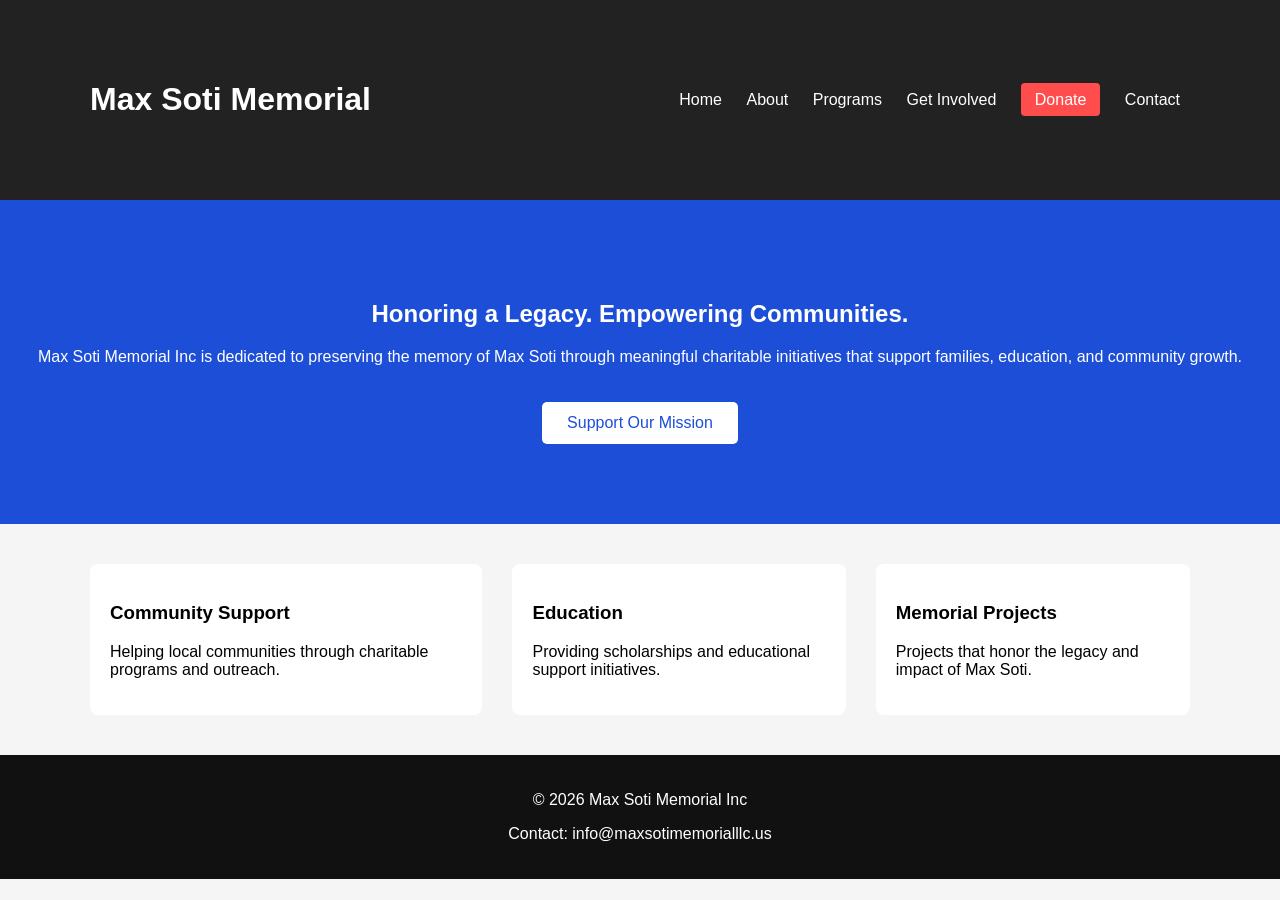
==== index.html @ 86df63b5 "first website upload" ====
<!DOCTYPE html>
<html lang="en">
<head>
<meta charset="UTF-8">
<meta name="viewport" content="width=device-width, initial-scale=1.0">

<title>Max Soti Memorial Inc</title>

<link rel="stylesheet" href="css/style.css">

<meta name="description" content="Max Soti Memorial Inc is a nonprofit organization dedicated to honoring the legacy of Max Soti and supporting community initiatives.">

</head>

<body>

<header>

<div class="container nav">

<h1>Max Soti Memorial</h1>

<nav>
<a href="index.html">Home</a>
<a href="about.html">About</a>
<a href="programs.html">Programs</a>
<a href="get-involved.html">Get Involved</a>
<a href="donate.html" class="donate-btn">Donate</a>
<a href="contact.html">Contact</a>
</nav>

</div>

</header>

<section class="hero">

<h2>Honoring a Legacy. Empowering Communities.</h2>

<p>
Max Soti Memorial Inc is dedicated to preserving the memory of Max Soti
through meaningful charitable initiatives that support families,
education, and community growth.
</p>

<a class="cta" href="donate.html">Support Our Mission</a>

</section>

<section class="features container">

<div class="feature">
<h3>Community Support</h3>
<p>Helping local communities through charitable programs and outreach.</p>
</div>

<div class="feature">
<h3>Education</h3>
<p>Providing scholarships and educational support initiatives.</p>
</div>

<div class="feature">
<h3>Memorial Projects</h3>
<p>Projects that honor the legacy and impact of Max Soti.</p>
</div>

</section>

<footer>

<p>
© 2026 Max Soti Memorial Inc
</p>

<p>
Contact: info@maxsotimemorialllc.us
</p>

</footer>

</body>
</html>
---- css/style.css ----
body{

font-family: Arial;
margin:0;
background:#f5f5f5;

}

header{

background:#222;
color:white;
padding:20px;

}

.nav{

display:flex;
justify-content:space-between;
align-items:center;

}

nav a{

color:white;
margin:0 10px;
text-decoration:none;

}

.hero{

background:#1c4ed8;
color:white;
padding:80px 20px;
text-align:center;

}

.cta{

display:inline-block;
margin-top:20px;
padding:12px 25px;
background:white;
color:#1c4ed8;
text-decoration:none;
border-radius:5px;

}

.container{

max-width:1100px;
margin:auto;
padding:40px;

}

.features{

display:flex;
gap:30px;

}

.feature{

background:white;
padding:20px;
border-radius:8px;

}

footer{

background:#111;
color:white;
text-align:center;
padding:20px;

}

.donate-btn{

background:#ff4d4d;
padding:8px 14px;
border-radius:4px;

}
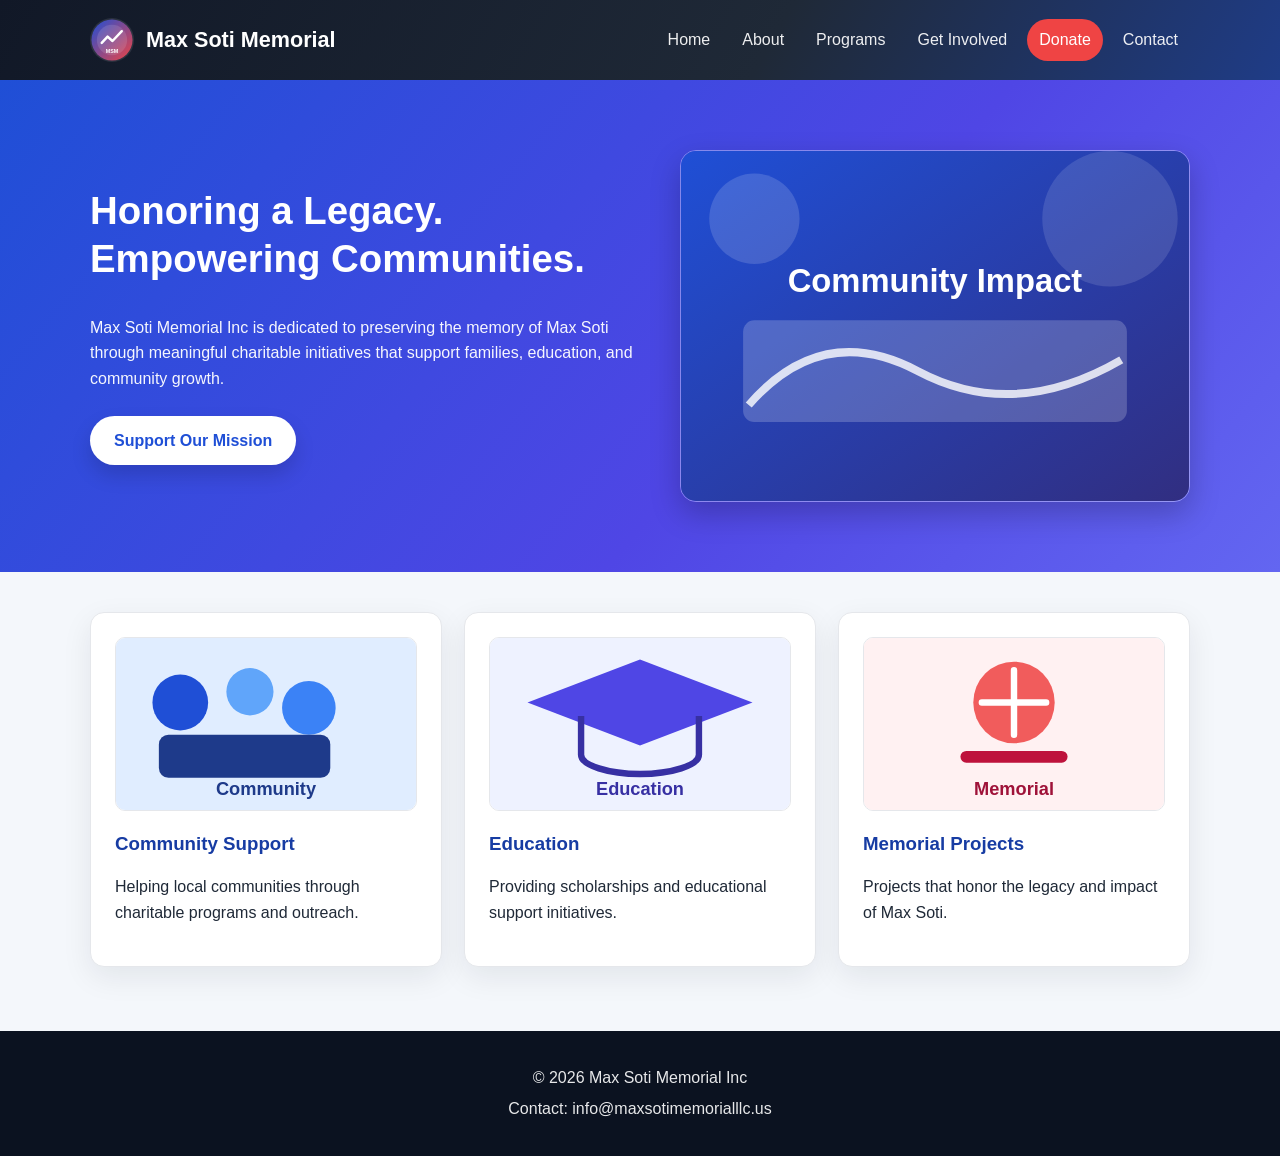
==== commit b00b28fa: "feat: add logo and illustrative images across pages" ====
--- a/index.html
+++ b/index.html
@@ -18,7 +18,7 @@
 
 <div class="container nav">
 
-<h1>Max Soti Memorial</h1>
+<h1 class="brand-title"><img src="images/logo.svg" alt="Max Soti Memorial logo" class="brand-logo">Max Soti Memorial</h1>
 
 <nav>
 <a href="index.html">Home</a>
@@ -34,32 +34,39 @@
 </header>
 
 <section class="hero">
+<div class="hero-content container">
+  <div>
+    <h2>Honoring a Legacy. Empowering Communities.</h2>
 
-<h2>Honoring a Legacy. Empowering Communities.</h2>
+    <p>
+    Max Soti Memorial Inc is dedicated to preserving the memory of Max Soti
+    through meaningful charitable initiatives that support families,
+    education, and community growth.
+    </p>
 
-<p>
-Max Soti Memorial Inc is dedicated to preserving the memory of Max Soti
-through meaningful charitable initiatives that support families,
-education, and community growth.
-</p>
+    <a class="cta" href="donate.html">Support Our Mission</a>
+  </div>
 
-<a class="cta" href="donate.html">Support Our Mission</a>
-
+  <img src="images/hero-photo.svg" alt="Illustration of community impact" class="hero-image">
+</div>
 </section>
 
 <section class="features container">
 
 <div class="feature">
+<img src="images/community.svg" alt="Community support illustration" class="card-image">
 <h3>Community Support</h3>
 <p>Helping local communities through charitable programs and outreach.</p>
 </div>
 
 <div class="feature">
+<img src="images/education.svg" alt="Education support illustration" class="card-image">
 <h3>Education</h3>
 <p>Providing scholarships and educational support initiatives.</p>
 </div>
 
 <div class="feature">
+<img src="images/memorial.svg" alt="Memorial projects illustration" class="card-image">
 <h3>Memorial Projects</h3>
 <p>Projects that honor the legacy and impact of Max Soti.</p>
 </div>
@@ -79,4 +86,4 @@
 </footer>
 
 </body>
-</html>+</html>
--- a/css/style.css
+++ b/css/style.css
@@ -1,92 +1,276 @@
-body{
-
-font-family: Arial;
-margin:0;
-background:#f5f5f5;
-
-}
-
-header{
-
-background:#222;
-color:white;
-padding:20px;
-
-}
-
-.nav{
-
-display:flex;
-justify-content:space-between;
-align-items:center;
-
-}
-
-nav a{
-
-color:white;
-margin:0 10px;
-text-decoration:none;
-
-}
-
-.hero{
-
-background:#1c4ed8;
-color:white;
-padding:80px 20px;
-text-align:center;
-
-}
-
-.cta{
-
-display:inline-block;
-margin-top:20px;
-padding:12px 25px;
-background:white;
-color:#1c4ed8;
-text-decoration:none;
-border-radius:5px;
-
-}
-
-.container{
-
-max-width:1100px;
-margin:auto;
-padding:40px;
-
-}
-
-.features{
-
-display:flex;
-gap:30px;
-
-}
-
-.feature{
-
-background:white;
-padding:20px;
-border-radius:8px;
-
-}
-
-footer{
-
-background:#111;
-color:white;
-text-align:center;
-padding:20px;
-
-}
-
-.donate-btn{
-
-background:#ff4d4d;
-padding:8px 14px;
-border-radius:4px;
-
-}+:root {
+  --primary: #1f4fd6;
+  --primary-dark: #173ca3;
+  --accent: #ef4444;
+  --text: #1f2937;
+  --surface: #ffffff;
+  --bg: #f4f7fb;
+  --border: #e5e7eb;
+  --shadow: 0 10px 30px rgba(15, 23, 42, 0.08);
+}
+
+* {
+  box-sizing: border-box;
+}
+
+body {
+  font-family: "Segoe UI", Arial, sans-serif;
+  margin: 0;
+  color: var(--text);
+  background:
+    radial-gradient(circle at 10% 0%, rgba(31, 79, 214, 0.08), transparent 35%),
+    radial-gradient(circle at 90% 10%, rgba(239, 68, 68, 0.08), transparent 30%),
+    var(--bg);
+  line-height: 1.6;
+}
+
+header {
+  background: linear-gradient(120deg, #111827, #1f2937 60%, #1f4fd6 140%);
+  color: white;
+  padding: 18px 0;
+  box-shadow: var(--shadow);
+}
+
+.sub-header {
+  text-align: center;
+  padding: 32px 20px;
+}
+
+h1,
+h2,
+h3 {
+  margin-top: 0;
+  line-height: 1.25;
+}
+
+p {
+  color: var(--text);
+}
+
+.container {
+  width: min(1100px, calc(100% - 2rem));
+  margin: 0 auto;
+  padding: 40px 0;
+}
+
+.brand-title,
+.center-title {
+  margin: 0;
+  display: inline-flex;
+  align-items: center;
+  gap: 12px;
+}
+
+.brand-logo {
+  width: 44px;
+  height: 44px;
+  border-radius: 999px;
+  background: rgba(255, 255, 255, 0.1);
+}
+
+.nav {
+  display: flex;
+  justify-content: space-between;
+  align-items: center;
+  gap: 18px;
+  padding-top: 0;
+  padding-bottom: 0;
+}
+
+.nav h1 {
+  margin: 0;
+  font-size: 1.35rem;
+}
+
+nav {
+  display: flex;
+  flex-wrap: wrap;
+  gap: 8px;
+  justify-content: flex-end;
+}
+
+nav a {
+  color: rgba(255, 255, 255, 0.92);
+  text-decoration: none;
+  padding: 8px 12px;
+  border-radius: 999px;
+  transition: background-color 0.2s ease, transform 0.2s ease;
+}
+
+nav a:hover {
+  background: rgba(255, 255, 255, 0.15);
+  transform: translateY(-1px);
+}
+
+.hero {
+  background: linear-gradient(130deg, #1f4fd6 0%, #4f46e5 60%, #6366f1 100%);
+  color: white;
+  padding: 70px 0;
+}
+
+.hero-content {
+  display: grid;
+  grid-template-columns: 1.1fr 1fr;
+  gap: 28px;
+  align-items: center;
+  padding-top: 0;
+  padding-bottom: 0;
+}
+
+.hero h2 {
+  font-size: clamp(1.8rem, 3vw, 2.8rem);
+}
+
+.hero p {
+  max-width: 760px;
+  margin: 0.75rem 0 0;
+  color: rgba(255, 255, 255, 0.95);
+}
+
+.hero-image {
+  width: 100%;
+  border-radius: 16px;
+  border: 1px solid rgba(255, 255, 255, 0.35);
+  box-shadow: 0 12px 30px rgba(0, 0, 0, 0.22);
+}
+
+.cta {
+  display: inline-block;
+  margin-top: 24px;
+  padding: 12px 24px;
+  background: white;
+  color: var(--primary);
+  text-decoration: none;
+  border-radius: 999px;
+  font-weight: 600;
+  box-shadow: 0 10px 20px rgba(0, 0, 0, 0.15);
+  transition: transform 0.2s ease, box-shadow 0.2s ease;
+}
+
+.cta:hover {
+  transform: translateY(-2px);
+  box-shadow: 0 14px 22px rgba(0, 0, 0, 0.2);
+}
+
+.features,
+.involvement-grid {
+  display: grid;
+  grid-template-columns: repeat(3, minmax(0, 1fr));
+  gap: 22px;
+}
+
+.feature,
+.program {
+  background: var(--surface);
+  padding: 24px;
+  border-radius: 14px;
+  box-shadow: var(--shadow);
+  border: 1px solid var(--border);
+}
+
+.card-image {
+  width: 100%;
+  border-radius: 10px;
+  margin-bottom: 14px;
+  border: 1px solid var(--border);
+}
+
+.feature h3,
+.program h3,
+section.container h2 {
+  color: var(--primary-dark);
+}
+
+form {
+  background: var(--surface);
+  border: 1px solid var(--border);
+  box-shadow: var(--shadow);
+  border-radius: 14px;
+  padding: 24px;
+  display: grid;
+  gap: 12px;
+  max-width: 680px;
+  margin-bottom: 20px;
+}
+
+input,
+textarea,
+button {
+  font: inherit;
+}
+
+input,
+textarea {
+  width: 100%;
+  padding: 11px 12px;
+  border: 1px solid #d1d5db;
+  border-radius: 10px;
+  background: #fff;
+}
+
+textarea {
+  min-height: 140px;
+  resize: vertical;
+}
+
+button,
+.donate-button {
+  border: 0;
+  border-radius: 999px;
+  padding: 11px 18px;
+  font-weight: 600;
+  background: var(--primary);
+  color: #fff;
+  width: fit-content;
+  cursor: pointer;
+  transition: background-color 0.2s ease, transform 0.2s ease;
+}
+
+button:hover,
+.donate-button:hover {
+  background: var(--primary-dark);
+  transform: translateY(-1px);
+}
+
+.donate-btn {
+  background: var(--accent);
+  color: #fff;
+}
+
+.donate-btn:hover {
+  background: #dc2626;
+}
+
+footer {
+  margin-top: 24px;
+  background: #0b1220;
+  color: rgba(255, 255, 255, 0.9);
+  text-align: center;
+  padding: 28px 20px;
+}
+
+footer p {
+  margin: 6px 0;
+  color: inherit;
+}
+
+@media (max-width: 860px) {
+  .nav {
+    flex-direction: column;
+    align-items: flex-start;
+  }
+
+  nav {
+    justify-content: flex-start;
+  }
+
+  .hero-content,
+  .features,
+  .involvement-grid {
+    grid-template-columns: 1fr;
+  }
+
+  .hero {
+    padding: 56px 0;
+  }
+}
